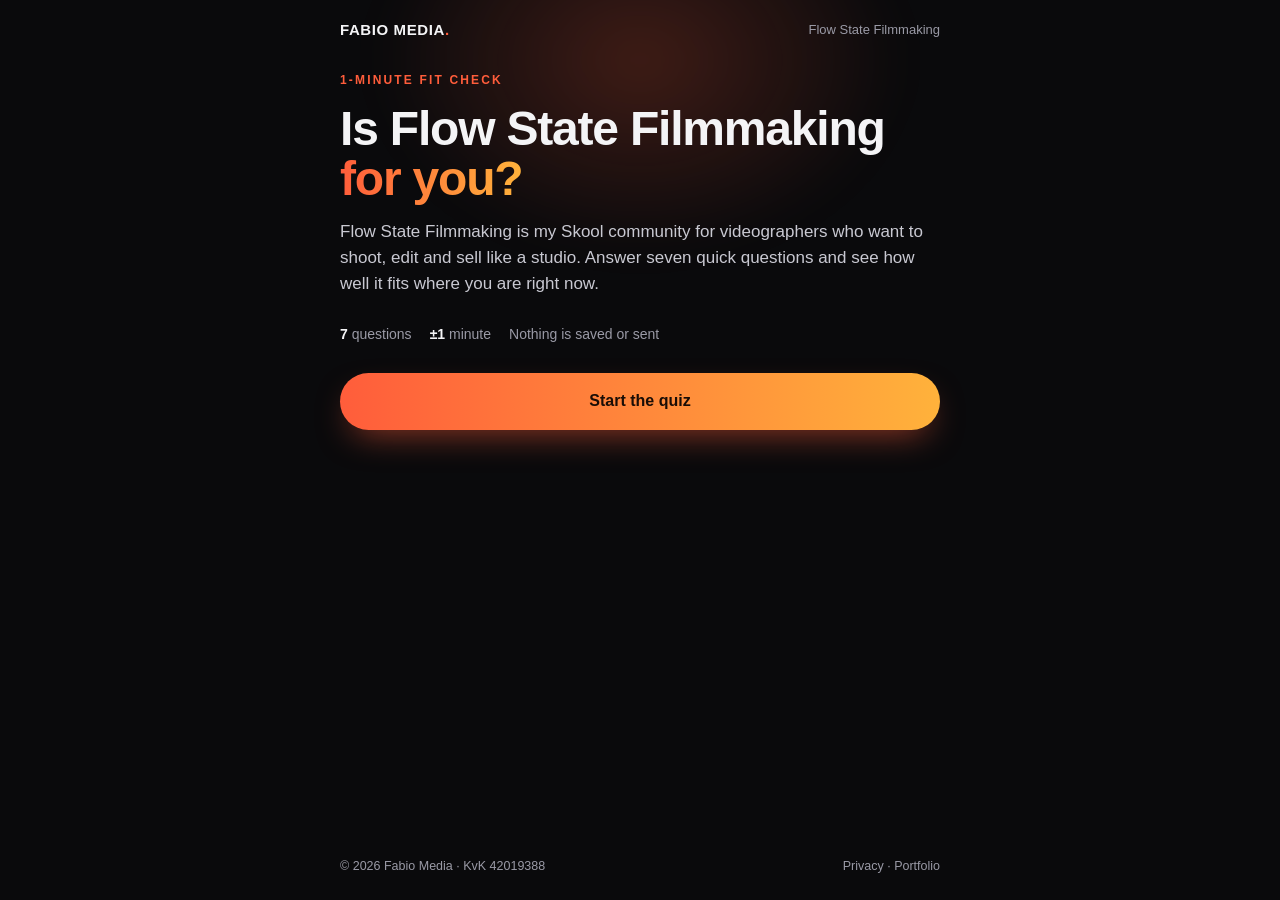
==== deploy/public_html/flow-state-quiz.html @ 54c63a9b "Add a fit-check quiz page for the Flow State Filmmaking community Seven questions with a compatibili" ====
<!DOCTYPE html>
<html lang="en">
<head>
<meta charset="UTF-8" />
<meta name="viewport" content="width=device-width, initial-scale=1.0, viewport-fit=cover" />
<title>Is Flow State Filmmaking for you? | 1-minute fit check</title>
<meta name="description" content="Seven quick questions to see how well Flow State Filmmaking fits you: the Skool community by Fabio Media for videographers who want to shoot, edit and sell like a studio." />
<link rel="canonical" href="https://fabiometa.com/flow-state-quiz.html" />
<meta name="theme-color" content="#0a0a0c" />
<link rel="icon" href="data:image/svg+xml,%3Csvg xmlns='http://www.w3.org/2000/svg' viewBox='0 0 64 64'%3E%3Crect width='64' height='64' rx='14' fill='%230a0a0c'/%3E%3Ctext x='14' y='46' font-family='Arial,sans-serif' font-weight='800' font-size='40' fill='%23f4f4f6'%3EF%3C/text%3E%3Ccircle cx='48' cy='44' r='5' fill='%23ff5d3b'/%3E%3C/svg%3E" />
<meta property="og:type" content="website" />
<meta property="og:site_name" content="Fabio Media" />
<meta property="og:url" content="https://fabiometa.com/flow-state-quiz.html" />
<meta property="og:title" content="Is Flow State Filmmaking for you? Take the 1-minute fit check" />
<meta property="og:description" content="Seven questions. Get your compatibility score for the community." />
<meta property="og:image" content="https://fabiometa.com/flow-state-og.jpg" />
<meta property="og:image:width" content="1200" />
<meta property="og:image:height" content="630" />
<meta name="twitter:card" content="summary_large_image" />
<style>
  :root{
    --bg:#0a0a0c;
    --card:#16161c;
    --card2:#1d1d25;
    --text:#f4f4f6;
    --muted:#9a9aa6;
    --line:rgba(255,255,255,.09);
    --accent:#ff5d3b;
    --accent2:#ffb23b;
    --radius:18px;
  }
  *{box-sizing:border-box;margin:0;padding:0}
  body{
    background:var(--bg);color:var(--text);min-height:100vh;min-height:100dvh;
    font-family:-apple-system,BlinkMacSystemFont,"Segoe UI",Inter,Roboto,Helvetica,Arial,sans-serif;
    -webkit-font-smoothing:antialiased;line-height:1.55;overflow-x:hidden;
    display:flex;flex-direction:column;
  }
  body::before{
    content:"";position:fixed;top:-220px;left:50%;transform:translateX(-50%);width:760px;height:560px;border-radius:50%;
    background:radial-gradient(closest-side,rgba(255,93,59,.22),transparent 70%);filter:blur(20px);pointer-events:none;z-index:-1;
  }
  a{color:inherit}
  button{font:inherit;color:inherit;border:0;background:none;cursor:pointer}

  header{max-width:640px;width:100%;margin:0 auto;padding:18px 20px;display:flex;justify-content:space-between;align-items:center;font-size:13px;color:var(--muted)}
  .brand{font-weight:800;letter-spacing:.04em;font-size:15px;color:var(--text);text-decoration:none}
  .brand span{color:var(--accent)}

  main{flex:1;width:100%;max-width:640px;margin:0 auto;padding:12px 20px 40px}
  .eyebrow{color:var(--accent);font-size:12px;font-weight:700;letter-spacing:.18em;text-transform:uppercase}
  h1{font-size:clamp(32px,7vw,48px);line-height:1.05;font-weight:800;letter-spacing:-.025em;margin:14px 0}
  h1 em,h2 em{font-style:normal;background:linear-gradient(90deg,var(--accent),var(--accent2));-webkit-background-clip:text;background-clip:text;color:transparent}
  .lead{color:#c9c9d2;font-size:17px;margin-bottom:26px}
  .meta{display:flex;gap:18px;flex-wrap:wrap;color:var(--muted);font-size:14px;margin-bottom:28px}
  .meta b{color:var(--text)}

  .btn{display:inline-flex;align-items:center;justify-content:center;gap:10px;padding:16px 26px;border-radius:999px;font-weight:700;font-size:16px;text-decoration:none;transition:transform .2s,box-shadow .2s}
  .btn:hover{transform:translateY(-2px)}
  .btn-main{background:linear-gradient(90deg,var(--accent),var(--accent2));color:#1a0d06;box-shadow:0 14px 34px -12px rgba(255,93,59,.6)}
  .btn-ghost{border:1px solid rgba(255,255,255,.18)}
  .btn-block{width:100%}

  /* quiz */
  .top{display:flex;justify-content:space-between;align-items:center;font-size:13px;color:var(--muted);margin-bottom:10px}
  .back{color:var(--muted);font-size:13px;padding:6px 0}
  .back:hover{color:var(--text)}
  .back[hidden]{visibility:hidden;display:inline}
  .bar{height:4px;border-radius:4px;background:var(--line);overflow:hidden;margin-bottom:28px}
  .bar i{display:block;height:100%;width:0;background:linear-gradient(90deg,var(--accent),var(--accent2));transition:width .3s}
  .q{font-size:clamp(23px,5vw,30px);line-height:1.2;font-weight:800;letter-spacing:-.015em;margin-bottom:20px}
  .opts{display:grid;gap:10px}
  .opt{
    width:100%;text-align:left;display:flex;gap:14px;align-items:center;
    background:var(--card);border:1px solid var(--line);border-radius:14px;padding:16px 18px;font-size:16px;
    transition:border-color .15s,background .15s;
  }
  .opt:hover,.opt:focus-visible{border-color:rgba(255,93,59,.6);background:var(--card2);outline:none}
  .opt.picked{border-color:var(--accent);background:rgba(255,93,59,.1)}
  .opt i{flex:none;width:28px;height:28px;border-radius:8px;display:grid;place-items:center;font-style:normal;font-size:13px;font-weight:700;color:var(--muted);border:1px solid var(--line)}

  /* result */
  .score{display:flex;align-items:center;gap:22px;margin:18px 0 22px}
  .ring{flex:none;width:118px;height:118px;border-radius:50%;display:grid;place-items:center;position:relative}
  .ring::after{content:"";position:absolute;inset:10px;border-radius:50%;background:var(--bg)}
  .ring span{position:relative;z-index:1;font-size:30px;font-weight:800}
  .verdict{font-size:clamp(24px,5.4vw,32px);line-height:1.15;font-weight:800;letter-spacing:-.015em}
  .tag{display:inline-block;margin-bottom:8px;font-size:12px;font-weight:700;letter-spacing:.14em;text-transform:uppercase;color:var(--accent2)}
  .why{background:var(--card);border:1px solid var(--line);border-radius:var(--radius);padding:20px 20px 8px;margin:6px 0 22px}
  .why h3{font-size:15px;margin-bottom:10px}
  .why ul{list-style:none;display:grid;gap:10px;padding-bottom:12px}
  .why li{display:flex;gap:10px;color:#d4d4dc;font-size:15px}
  .why li::before{content:"✓";color:var(--accent);font-weight:800}
  .offer{color:var(--muted);font-size:14px;text-align:center;margin-top:12px}
  .again{display:block;margin:18px auto 0;color:var(--muted);font-size:14px;text-decoration:underline;text-underline-offset:3px}
  .screen{animation:in .25s ease}
  @keyframes in{from{opacity:0;transform:translateY(8px)}to{opacity:1;transform:none}}
  @media (prefers-reduced-motion:reduce){*{animation:none!important;transition:none!important}}

  footer{max-width:640px;width:100%;margin:0 auto;padding:20px 20px calc(24px + env(safe-area-inset-bottom));color:var(--muted);font-size:12.5px;display:flex;gap:6px 16px;flex-wrap:wrap;justify-content:space-between}
  footer a{text-decoration:none}
  footer a:hover{color:var(--text)}
</style>
</head>
<body>
  <header>
    <a class="brand" href="https://fabiometa.com/portfolio/">FABIO MEDIA<span>.</span></a>
    <span>Flow State Filmmaking</span>
  </header>

  <main id="app">
    <section class="screen" id="intro">
      <div class="eyebrow">1-minute fit check</div>
      <h1>Is Flow State Filmmaking <em>for you?</em></h1>
      <p class="lead">Flow State Filmmaking is my Skool community for videographers who want to shoot, edit and sell like a studio. Answer seven quick questions and see how well it fits where you are right now.</p>
      <div class="meta"><span><b>7</b> questions</span><span><b>±1</b> minute</span><span>Nothing is saved or sent</span></div>
      <button class="btn btn-main btn-block" id="start" type="button">Start the quiz</button>
    </section>
  </main>

  <footer>
    <span>© <span id="yr"></span> Fabio Media · KvK 42019388</span>
    <span><a href="https://fabiometa.com/portfolio/#privacy">Privacy</a> · <a href="https://fabiometa.com/portfolio/">Portfolio</a></span>
  </footer>

<script>
  const SKOOL = "https://www.skool.com/flow-state-filmmaking-2007/about";

  // Each option has a weight (0–3: how much the community helps this person)
  // and an optional reason shown on the result screen.
  const QUESTIONS = [
    {
      q: "Where is your video work right now?",
      opts: [
        { t: "I get paid, but not enough", w: 3, why: "You already have paying clients. The pricing and positioning lessons help you charge what your work is worth." },
        { t: "I shoot for free to build my portfolio", w: 2, why: "You're building a reel. You'll learn how to turn it into your first paid projects." },
        { t: "I haven't had a paid project yet", w: 2, why: "You're at the start, which is the best moment to set up a proper workflow and pricing." },
        { t: "It's just a hobby, I don't plan to charge", w: 0 },
      ],
    },
    {
      q: "What do you usually charge for a project?",
      opts: [
        { t: "Under €300", w: 3, why: "Under €300 a project is exactly the situation the pricing guide is built for." },
        { t: "€300 – €1,000", w: 3, why: "You're in the €300–€1,000 range. Moving to outcome-based packages is the next step." },
        { t: "More than €1,000", w: 1 },
        { t: "I honestly don't know what to charge", w: 3, why: "Not knowing what to charge is fixed with the pricing guide and real examples of quotes." },
      ],
    },
    {
      q: "How do you find your clients?",
      opts: [
        { t: "Referrals and DMs, no real system", w: 3, why: "Clients come in waves without a system. You'll learn a repeatable way to land work." },
        { t: "I don't have clients yet", w: 2, why: "No clients yet? The selling stage shows you how to pitch your first ones." },
        { t: "I have a pipeline that mostly works", w: 1 },
        { t: "They find me, but rarely", w: 3, why: "Waiting for clients to find you keeps you stuck. You'll learn to go out and get them." },
      ],
    },
    {
      q: "What slows you down the most?",
      opts: [
        { t: "Pricing and selling my work", w: 3, why: "Selling is your bottleneck, and pricing and selling are a core part of the community." },
        { t: "Editing and colour take forever", w: 3, why: "Editing and colour slow you down. You get my full editing and grading workflow, so every project starts from a system instead of from zero." },
        { t: "Getting the shots right on set", w: 2, why: "You'll learn story-first shot lists and on-set habits that make the edit easy." },
        { t: "Finding time", w: 1 },
      ],
    },
    {
      q: "Which editing software do you use?",
      opts: [
        { t: "DaVinci Resolve", w: 3, why: "You edit in DaVinci Resolve, the same software I teach in." },
        { t: "Premiere Pro or Final Cut", w: 2 },
        { t: "CapCut or another phone app", w: 1 },
        { t: "I don't edit yet", w: 1 },
      ],
    },
    {
      q: "How many hours a week can you put in?",
      opts: [
        { t: "7 or more", w: 3, why: "With 7+ hours a week, you can work through the lessons fast and apply them right away." },
        { t: "3 to 5", w: 3, why: "3–5 hours a week is enough. The lessons are short and made to use on your next job." },
        { t: "It depends on the week", w: 2 },
        { t: "Less than an hour", w: 0 },
      ],
    },
    {
      q: "Where do you want to be in 12 months?",
      opts: [
        { t: "Making a full-time living from video", w: 3, why: "You want to go full-time, the exact path I'm walking with Fabio Media." },
        { t: "A solid side income from video", w: 3, why: "A solid side income is very doable with better pricing and a few repeat clients." },
        { t: "Just better at filmmaking, for fun", w: 1 },
        { t: "Not sure yet", w: 1 },
      ],
    },
  ];

  const app = document.getElementById("app");
  let step = 0;
  let answers = [];
  let busy = false;

  const esc = s => s.replace(/[&<>"]/g, c => ({ "&":"&amp;", "<":"&lt;", ">":"&gt;", '"':"&quot;" }[c]));

  function show(html){
    app.innerHTML = `<section class="screen">${html}</section>`;
    const first = app.querySelector("button, a");
    if (first) first.focus({ preventScroll:true });
    scrollTo({ top:0 });
  }

  function renderQuestion(){
    const item = QUESTIONS[step];
    show(`
      <div class="top">
        <button class="back" type="button" ${step === 0 ? "hidden" : ""}>← Back</button>
        <span>Question ${step + 1} of ${QUESTIONS.length}</span>
      </div>
      <div class="bar"><i style="width:${(step / QUESTIONS.length) * 100}%"></i></div>
      <h2 class="q">${esc(item.q)}</h2>
      <div class="opts">
        ${item.opts.map((o, i) => `<button class="opt${answers[step] === i ? " picked" : ""}" type="button" data-i="${i}"><i>${String.fromCharCode(65 + i)}</i><span>${esc(o.t)}</span></button>`).join("")}
      </div>`);
    // Focus the first option rather than the hidden Back button.
    app.querySelector(".opt").focus({ preventScroll:true });
  }

  function renderResult(){
    const max = QUESTIONS.reduce((s, q) => s + Math.max(...q.opts.map(o => o.w)), 0);
    const got = answers.reduce((s, a, i) => s + QUESTIONS[i].opts[a].w, 0);
    const pct = Math.round((got / max) * 100);
    const reasons = answers.map((a, i) => QUESTIONS[i].opts[a].why).filter(Boolean).slice(0, 4);

    let tag, verdict, text, cta;
    if (pct >= 80) {
      tag = "Strong fit";
      verdict = "This is exactly who I built it for.";
      text = "You're exactly who it's built for, and you have the time to put in. Start the free trial and watch the first module tonight.";
      cta = "Join Flow State Filmmaking";
    } else if (pct >= 60) {
      tag = "Good fit";
      verdict = "You'd get real value out of this.";
      text = "You have at least one of the gaps the community is built to close: pricing, workflow or finding clients. The free trial lets you see it for yourself.";
      cta = "Start your free trial";
    } else if (pct >= 40) {
      tag = "Decent fit";
      verdict = "Parts of it will help you.";
      text = "Not everything will be new to you, but the pricing and selling side could still make a difference. Try it for free and decide then.";
      cta = "Have a look for free";
    } else {
      tag = "Early, but welcome";
      verdict = "You might be a bit early, and that's fine.";
      text = "If you're not charging yet or don't have much time, you can still join and go at your own pace. The trial costs you nothing.";
      cta = "Try it free anyway";
    }

    const color = pct >= 60 ? "var(--accent)" : "var(--accent2)";
    show(`
      <div class="eyebrow">Your result</div>
      <div class="score">
        <div class="ring" style="background:conic-gradient(${color} ${pct * 3.6}deg, var(--line) 0)"><span>${pct}%</span></div>
        <div><span class="tag">${tag}</span><div class="verdict">${verdict}</div></div>
      </div>
      <p class="lead">${text}</p>
      ${reasons.length ? `<div class="why"><h3>Why it fits you</h3><ul>${reasons.map(r => `<li>${esc(r)}</li>`).join("")}</ul></div>` : ""}
      <a class="btn btn-main btn-block" href="${SKOOL}">${cta} →</a>
      <p class="offer">Opens Skool · free trial, then $35/month · cancel any time</p>
      <button class="again" type="button">Retake the quiz</button>`);
  }

  app.addEventListener("click", e => {
    if (e.target.closest("#start")) { step = 0; answers = []; renderQuestion(); return; }
    if (e.target.closest(".again")) { step = 0; answers = []; renderQuestion(); return; }
    if (e.target.closest(".back")) { step = Math.max(0, step - 1); renderQuestion(); return; }
    const opt = e.target.closest(".opt");
    if (!opt || busy) return;
    busy = true;
    answers[step] = Number(opt.dataset.i);
    opt.classList.add("picked");
    step++;
    // A short pause so the tap registers visually before moving on.
    setTimeout(() => { busy = false; step < QUESTIONS.length ? renderQuestion() : renderResult(); }, 180);
  });

  document.getElementById("yr").textContent = new Date().getFullYear();
</script>
</body>
</html>
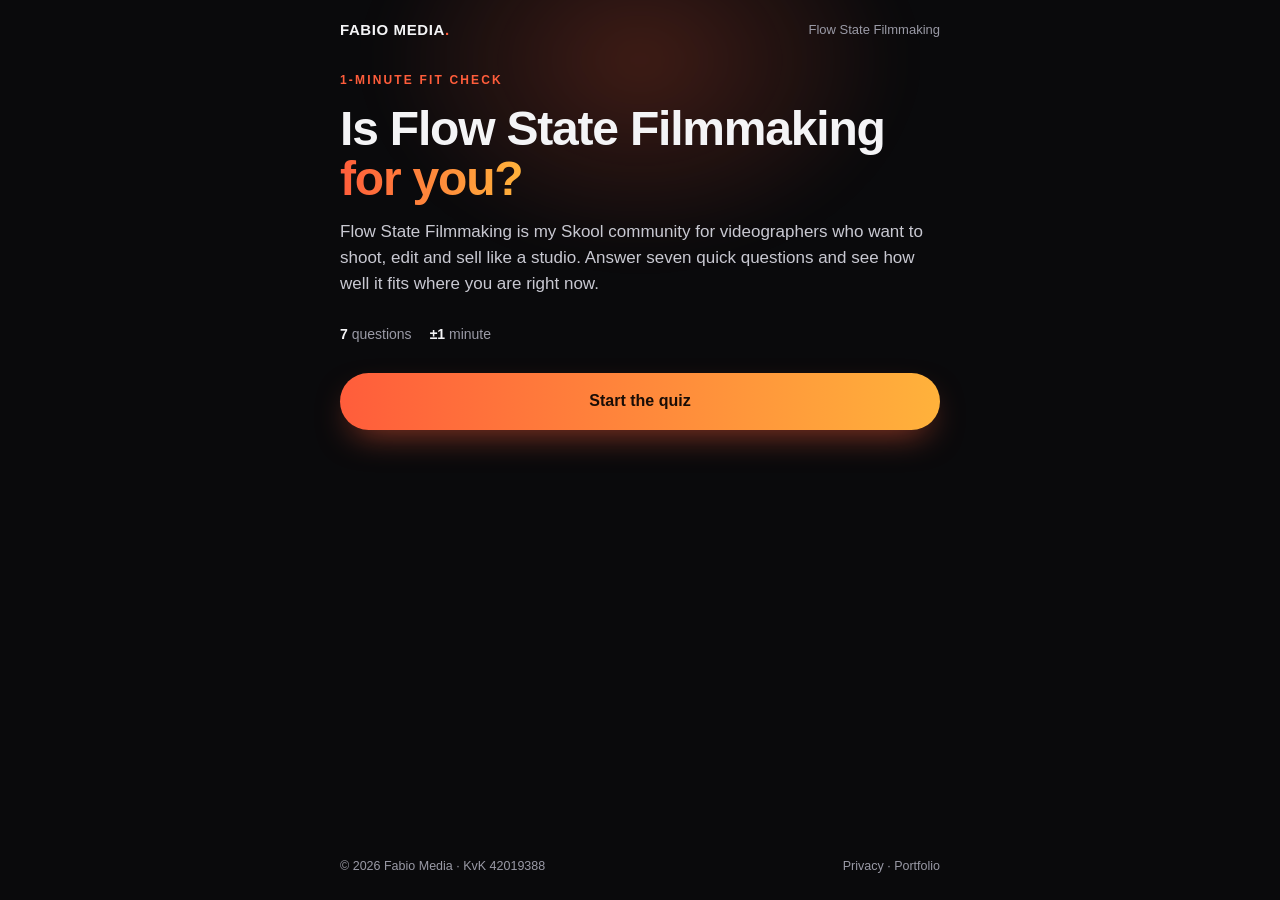
==== commit 67e6e711: "Remove the 'Nothing is saved or sent' line from the quiz intro Co-Authored-By: Claude Opus 5.5 <nore" ====
--- a/deploy/public_html/flow-state-quiz.html
+++ b/deploy/public_html/flow-state-quiz.html
@@ -41,13 +41,16 @@
     background:radial-gradient(closest-side,rgba(255,93,59,.22),transparent 70%);filter:blur(20px);pointer-events:none;z-index:-1;
   }
   a{color:inherit}
+  html{-webkit-text-size-adjust:100%;text-size-adjust:100%}
   button{font:inherit;color:inherit;border:0;background:none;cursor:pointer}
-
-  header{max-width:640px;width:100%;margin:0 auto;padding:18px 20px;display:flex;justify-content:space-between;align-items:center;font-size:13px;color:var(--muted)}
+  /* No double-tap zoom or grey flash when tapping */
+  button,a{touch-action:manipulation;-webkit-tap-highlight-color:transparent}
+
+  header{max-width:640px;width:100%;margin:0 auto;padding:calc(18px + env(safe-area-inset-top)) calc(20px + env(safe-area-inset-right)) 18px calc(20px + env(safe-area-inset-left));display:flex;justify-content:space-between;align-items:center;font-size:13px;color:var(--muted)}
   .brand{font-weight:800;letter-spacing:.04em;font-size:15px;color:var(--text);text-decoration:none}
   .brand span{color:var(--accent)}
 
-  main{flex:1;width:100%;max-width:640px;margin:0 auto;padding:12px 20px 40px}
+  main{flex:1;width:100%;max-width:640px;margin:0 auto;padding:12px calc(20px + env(safe-area-inset-right)) 40px calc(20px + env(safe-area-inset-left))}
   .eyebrow{color:var(--accent);font-size:12px;font-weight:700;letter-spacing:.18em;text-transform:uppercase}
   h1{font-size:clamp(32px,7vw,48px);line-height:1.05;font-weight:800;letter-spacing:-.025em;margin:14px 0}
   h1 em,h2 em{font-style:normal;background:linear-gradient(90deg,var(--accent),var(--accent2));-webkit-background-clip:text;background-clip:text;color:transparent}
@@ -75,7 +78,10 @@
     background:var(--card);border:1px solid var(--line);border-radius:14px;padding:16px 18px;font-size:16px;
     transition:border-color .15s,background .15s;
   }
-  .opt:hover,.opt:focus-visible{border-color:rgba(255,93,59,.6);background:var(--card2);outline:none}
+  .opt{min-height:58px;-webkit-user-select:none;user-select:none;transition:border-color .15s,background .15s,transform .1s}
+  .opt:active{transform:scale(.98)}
+  .opt:focus-visible{border-color:rgba(255,93,59,.6);background:var(--card2);outline:none}
+  @media (hover:hover){ .opt:hover{border-color:rgba(255,93,59,.6);background:var(--card2)} }
   .opt.picked{border-color:var(--accent);background:rgba(255,93,59,.1)}
   .opt i{flex:none;width:28px;height:28px;border-radius:8px;display:grid;place-items:center;font-style:normal;font-size:13px;font-weight:700;color:var(--muted);border:1px solid var(--line)}
 
@@ -91,12 +97,33 @@
   .why ul{list-style:none;display:grid;gap:10px;padding-bottom:12px}
   .why li{display:flex;gap:10px;color:#d4d4dc;font-size:15px}
   .why li::before{content:"✓";color:var(--accent);font-weight:800}
-  .offer{color:var(--muted);font-size:14px;text-align:center;margin-top:12px}
+  .offer{color:var(--muted);font-size:13.5px;text-align:center;margin-top:10px}
+  /* Keeps the Skool button within thumb reach while the result is scrolled */
+  .cta-dock{position:sticky;bottom:0;z-index:5;padding:16px 0 calc(12px + env(safe-area-inset-bottom));background:linear-gradient(rgba(10,10,12,0),var(--bg) 26%)}
+  .share{display:flex;align-items:center;justify-content:center;gap:8px;width:100%;margin-top:14px;padding:14px;border-radius:999px;border:1px solid rgba(255,255,255,.18);font-weight:600;font-size:15px}
   .again{display:block;margin:18px auto 0;color:var(--muted);font-size:14px;text-decoration:underline;text-underline-offset:3px}
   .screen{animation:in .25s ease}
   @keyframes in{from{opacity:0;transform:translateY(8px)}to{opacity:1;transform:none}}
+  /* Small phones (iPhone SE, mini): a question and its answers fit on one screen */
+  @media (max-height:700px){
+    header{padding-top:calc(12px + env(safe-area-inset-top));padding-bottom:10px}
+    main{padding-top:4px}
+    h1{font-size:31px;margin:10px 0}
+    .lead{font-size:15.5px;margin-bottom:18px}
+    .meta{margin-bottom:20px}
+    .bar{margin-bottom:18px}
+    .q{font-size:22px;margin-bottom:14px}
+    .opts{gap:8px}
+    .opt{padding:12px 14px;font-size:15.5px;min-height:52px}
+    .score{margin:10px 0 14px}
+    .ring{width:96px;height:96px}
+    .ring span{font-size:25px}
+  }
+  @media (max-width:360px){ .score{gap:14px} .verdict{font-size:22px} .btn{font-size:15px;padding:15px 16px} }
+  .btn-block{white-space:nowrap}
   @media (prefers-reduced-motion:reduce){*{animation:none!important;transition:none!important}}
 
+  body[data-view="question"] footer{display:none}
   footer{max-width:640px;width:100%;margin:0 auto;padding:20px 20px calc(24px + env(safe-area-inset-bottom));color:var(--muted);font-size:12.5px;display:flex;gap:6px 16px;flex-wrap:wrap;justify-content:space-between}
   footer a{text-decoration:none}
   footer a:hover{color:var(--text)}
@@ -113,7 +140,7 @@
       <div class="eyebrow">1-minute fit check</div>
       <h1>Is Flow State Filmmaking <em>for you?</em></h1>
       <p class="lead">Flow State Filmmaking is my Skool community for videographers who want to shoot, edit and sell like a studio. Answer seven quick questions and see how well it fits where you are right now.</p>
-      <div class="meta"><span><b>7</b> questions</span><span><b>±1</b> minute</span><span>Nothing is saved or sent</span></div>
+      <div class="meta"><span><b>7</b> questions</span><span><b>±1</b> minute</span></div>
       <button class="btn btn-main btn-block" id="start" type="button">Start the quiz</button>
     </section>
   </main>
@@ -195,13 +222,15 @@
   ];
 
   const app = document.getElementById("app");
+  const INTRO = app.innerHTML;
   let step = 0;
   let answers = [];
   let busy = false;
 
   const esc = s => s.replace(/[&<>"]/g, c => ({ "&":"&amp;", "<":"&lt;", ">":"&gt;", '"':"&quot;" }[c]));
 
-  function show(html){
+  function show(html, view){
+    document.body.dataset.view = view;
     app.innerHTML = `<section class="screen">${html}</section>`;
     const first = app.querySelector("button, a");
     if (first) first.focus({ preventScroll:true });
@@ -219,7 +248,7 @@
       <h2 class="q">${esc(item.q)}</h2>
       <div class="opts">
         ${item.opts.map((o, i) => `<button class="opt${answers[step] === i ? " picked" : ""}" type="button" data-i="${i}"><i>${String.fromCharCode(65 + i)}</i><span>${esc(o.t)}</span></button>`).join("")}
-      </div>`);
+      </div>`, "question");
     // Focus the first option rather than the hidden Back button.
     app.querySelector(".opt").focus({ preventScroll:true });
   }
@@ -262,25 +291,58 @@
       </div>
       <p class="lead">${text}</p>
       ${reasons.length ? `<div class="why"><h3>Why it fits you</h3><ul>${reasons.map(r => `<li>${esc(r)}</li>`).join("")}</ul></div>` : ""}
-      <a class="btn btn-main btn-block" href="${SKOOL}">${cta} →</a>
-      <p class="offer">Opens Skool · free trial, then $35/month · cancel any time</p>
-      <button class="again" type="button">Retake the quiz</button>`);
+      <div class="cta-dock">
+        <a class="btn btn-main btn-block" href="${SKOOL}">${cta} →</a>
+        <p class="offer">Opens Skool · free trial, then from $25/month · cancel any time</p>
+      </div>
+      ${canShare ? `<button class="share" type="button" data-pct="${pct}">${SHARE_SVG}Share my score</button>` : ""}
+      <button class="again" type="button">Retake the quiz</button>`, "result");
+  }
+
+  const canShare = !!(navigator.share || navigator.clipboard);
+  const SHARE_SVG = '<svg width="18" height="18" viewBox="0 0 24 24" fill="none" stroke="currentColor" stroke-width="2" aria-hidden="true"><path d="M4 12v8a2 2 0 0 0 2 2h12a2 2 0 0 0 2-2v-8"/><path d="M16 6l-4-4-4 4"/><path d="M12 2v13"/></svg>';
+
+  // Every screen gets its own history entry, so the phone's back gesture
+  // goes to the previous question instead of leaving the quiz.
+  function go(view, push = true){
+    if (push) history.pushState({ view }, "");
+    if (view === "result") renderResult();
+    else { step = view; renderQuestion(); }
+  }
+  addEventListener("popstate", e => {
+    const view = e.state && e.state.view;
+    if (view === "result" && answers.length === QUESTIONS.length) renderResult();
+    else if (typeof view === "number" && view <= answers.length) { step = view; renderQuestion(); }
+    else { document.body.dataset.view = "intro"; app.innerHTML = INTRO; scrollTo({ top:0 }); }
+  });
+
+  async function share(pct){
+    const url = location.href.split("#")[0];
+    const text = `I scored ${pct}% on the Flow State Filmmaking fit check. How do you score?`;
+    try {
+      if (navigator.share) { await navigator.share({ title:"Flow State Filmmaking fit check", text, url }); return; }
+      await navigator.clipboard.writeText(`${text} ${url}`);
+      const b = app.querySelector(".share"); if (b) b.textContent = "Link copied ✓";
+    } catch (err) { /* the visitor closed the share sheet */ }
   }
 
   app.addEventListener("click", e => {
-    if (e.target.closest("#start")) { step = 0; answers = []; renderQuestion(); return; }
-    if (e.target.closest(".again")) { step = 0; answers = []; renderQuestion(); return; }
-    if (e.target.closest(".back")) { step = Math.max(0, step - 1); renderQuestion(); return; }
+    if (e.target.closest("#start") || e.target.closest(".again")) { answers = []; go(0); return; }
+    if (e.target.closest(".back")) { history.back(); return; }
+    const shareBtn = e.target.closest(".share");
+    if (shareBtn) { share(shareBtn.dataset.pct); return; }
     const opt = e.target.closest(".opt");
     if (!opt || busy) return;
     busy = true;
     answers[step] = Number(opt.dataset.i);
+    answers.length = step + 1;   // changing an earlier answer drops the ones after it
     opt.classList.add("picked");
-    step++;
+    if (navigator.vibrate) navigator.vibrate(8);
     // A short pause so the tap registers visually before moving on.
-    setTimeout(() => { busy = false; step < QUESTIONS.length ? renderQuestion() : renderResult(); }, 180);
+    setTimeout(() => { busy = false; go(step + 1 < QUESTIONS.length ? step + 1 : "result"); }, 180);
   });
 
+  document.body.dataset.view = "intro";
   document.getElementById("yr").textContent = new Date().getFullYear();
 </script>
 </body>
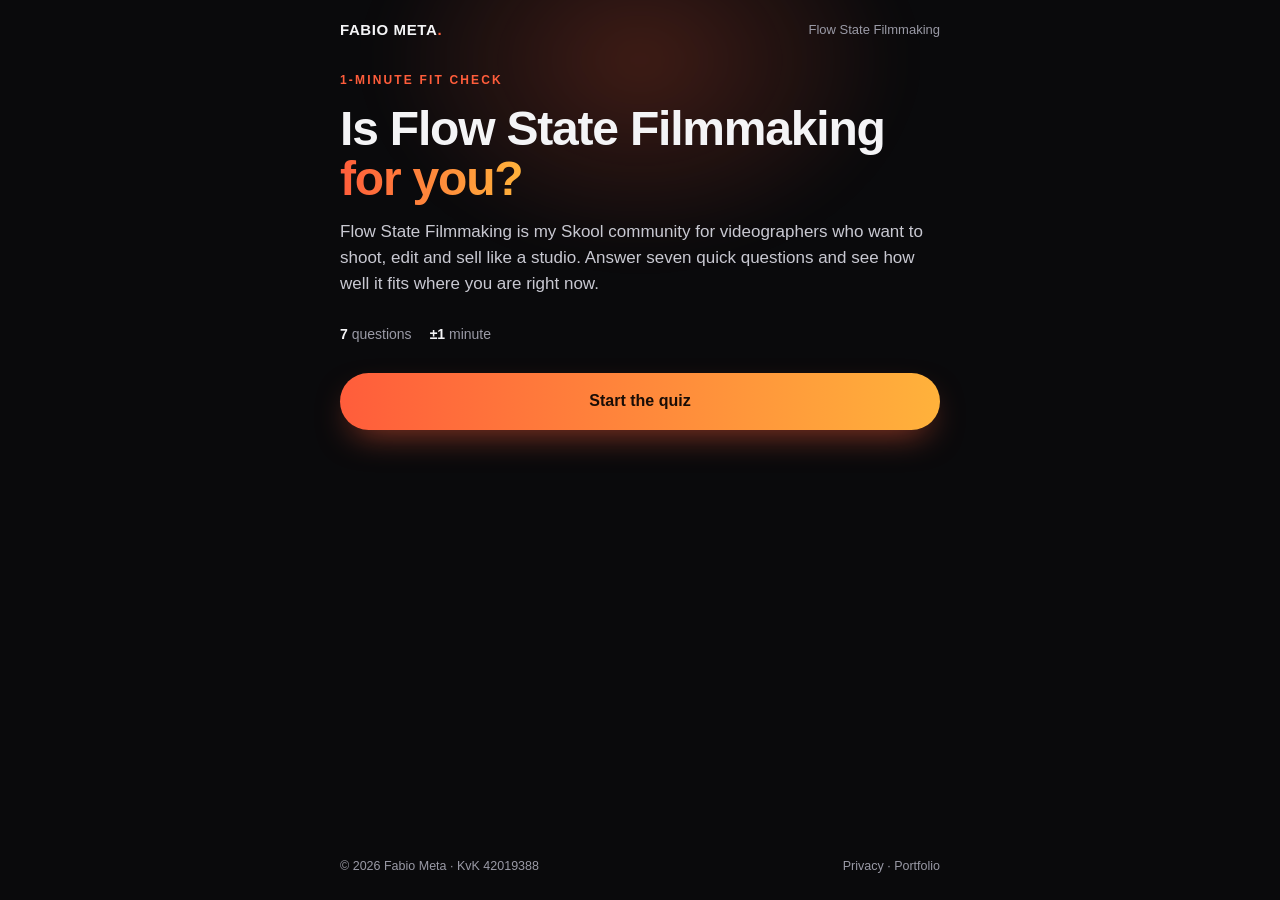
==== commit 63a27059: "Brand the quiz as Fabio Meta instead of Fabio Media The community is sold personally, so the header," ====
--- a/deploy/public_html/flow-state-quiz.html
+++ b/deploy/public_html/flow-state-quiz.html
@@ -4,12 +4,12 @@
 <meta charset="UTF-8" />
 <meta name="viewport" content="width=device-width, initial-scale=1.0, viewport-fit=cover" />
 <title>Is Flow State Filmmaking for you? | 1-minute fit check</title>
-<meta name="description" content="Seven quick questions to see how well Flow State Filmmaking fits you: the Skool community by Fabio Media for videographers who want to shoot, edit and sell like a studio." />
+<meta name="description" content="Seven quick questions to see how well Flow State Filmmaking fits you: the Skool community by Fabio Meta for videographers who want to shoot, edit and sell like a studio." />
 <link rel="canonical" href="https://fabiometa.com/flow-state-quiz.html" />
 <meta name="theme-color" content="#0a0a0c" />
 <link rel="icon" href="data:image/svg+xml,%3Csvg xmlns='http://www.w3.org/2000/svg' viewBox='0 0 64 64'%3E%3Crect width='64' height='64' rx='14' fill='%230a0a0c'/%3E%3Ctext x='14' y='46' font-family='Arial,sans-serif' font-weight='800' font-size='40' fill='%23f4f4f6'%3EF%3C/text%3E%3Ccircle cx='48' cy='44' r='5' fill='%23ff5d3b'/%3E%3C/svg%3E" />
 <meta property="og:type" content="website" />
-<meta property="og:site_name" content="Fabio Media" />
+<meta property="og:site_name" content="Fabio Meta" />
 <meta property="og:url" content="https://fabiometa.com/flow-state-quiz.html" />
 <meta property="og:title" content="Is Flow State Filmmaking for you? Take the 1-minute fit check" />
 <meta property="og:description" content="Seven questions. Get your compatibility score for the community." />
@@ -131,7 +131,7 @@
 </head>
 <body>
   <header>
-    <a class="brand" href="https://fabiometa.com/portfolio/">FABIO MEDIA<span>.</span></a>
+    <a class="brand" href="https://www.instagram.com/fabiometa_/" target="_blank" rel="noopener">FABIO META<span>.</span></a>
     <span>Flow State Filmmaking</span>
   </header>
 
@@ -146,7 +146,7 @@
   </main>
 
   <footer>
-    <span>© <span id="yr"></span> Fabio Media · KvK 42019388</span>
+    <span>© <span id="yr"></span> Fabio Meta · KvK 42019388</span>
     <span><a href="https://fabiometa.com/portfolio/#privacy">Privacy</a> · <a href="https://fabiometa.com/portfolio/">Portfolio</a></span>
   </footer>
 
@@ -213,7 +213,7 @@
     {
       q: "Where do you want to be in 12 months?",
       opts: [
-        { t: "Making a full-time living from video", w: 3, why: "You want to go full-time, the exact path I'm walking with Fabio Media." },
+        { t: "Making a full-time living from video", w: 3, why: "You want to go full-time, the exact path I'm walking myself." },
         { t: "A solid side income from video", w: 3, why: "A solid side income is very doable with better pricing and a few repeat clients." },
         { t: "Just better at filmmaking, for fun", w: 1 },
         { t: "Not sure yet", w: 1 },
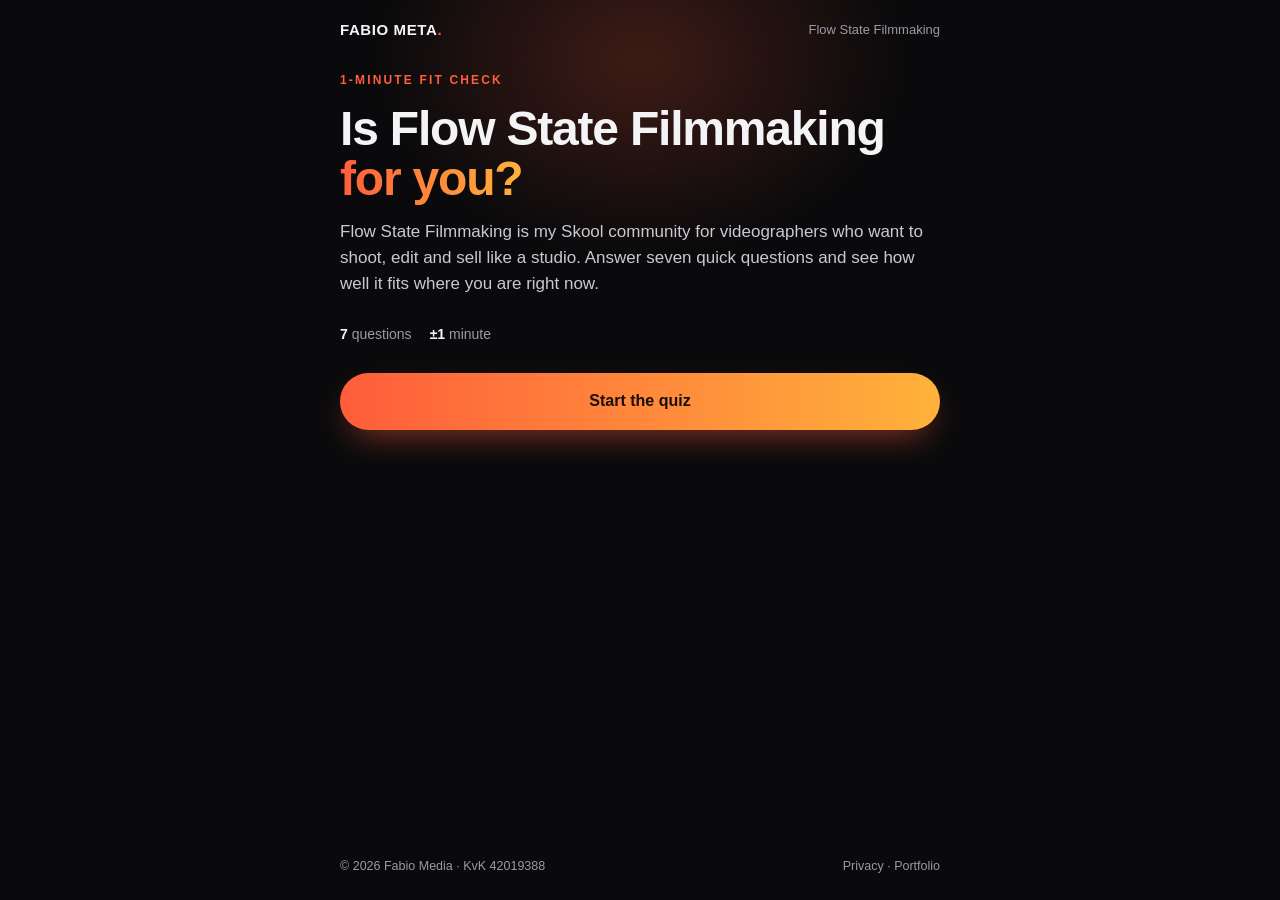
==== commit 120e6f04: "Keep Fabio Media with the KvK number in the quiz footer Co-Authored-By: Claude Opus 5.5 <noreply@ant" ====
--- a/deploy/public_html/flow-state-quiz.html
+++ b/deploy/public_html/flow-state-quiz.html
@@ -146,7 +146,7 @@
   </main>
 
   <footer>
-    <span>© <span id="yr"></span> Fabio Meta · KvK 42019388</span>
+    <span>© <span id="yr"></span> Fabio Media · KvK 42019388</span>
     <span><a href="https://fabiometa.com/portfolio/#privacy">Privacy</a> · <a href="https://fabiometa.com/portfolio/">Portfolio</a></span>
   </footer>
 
